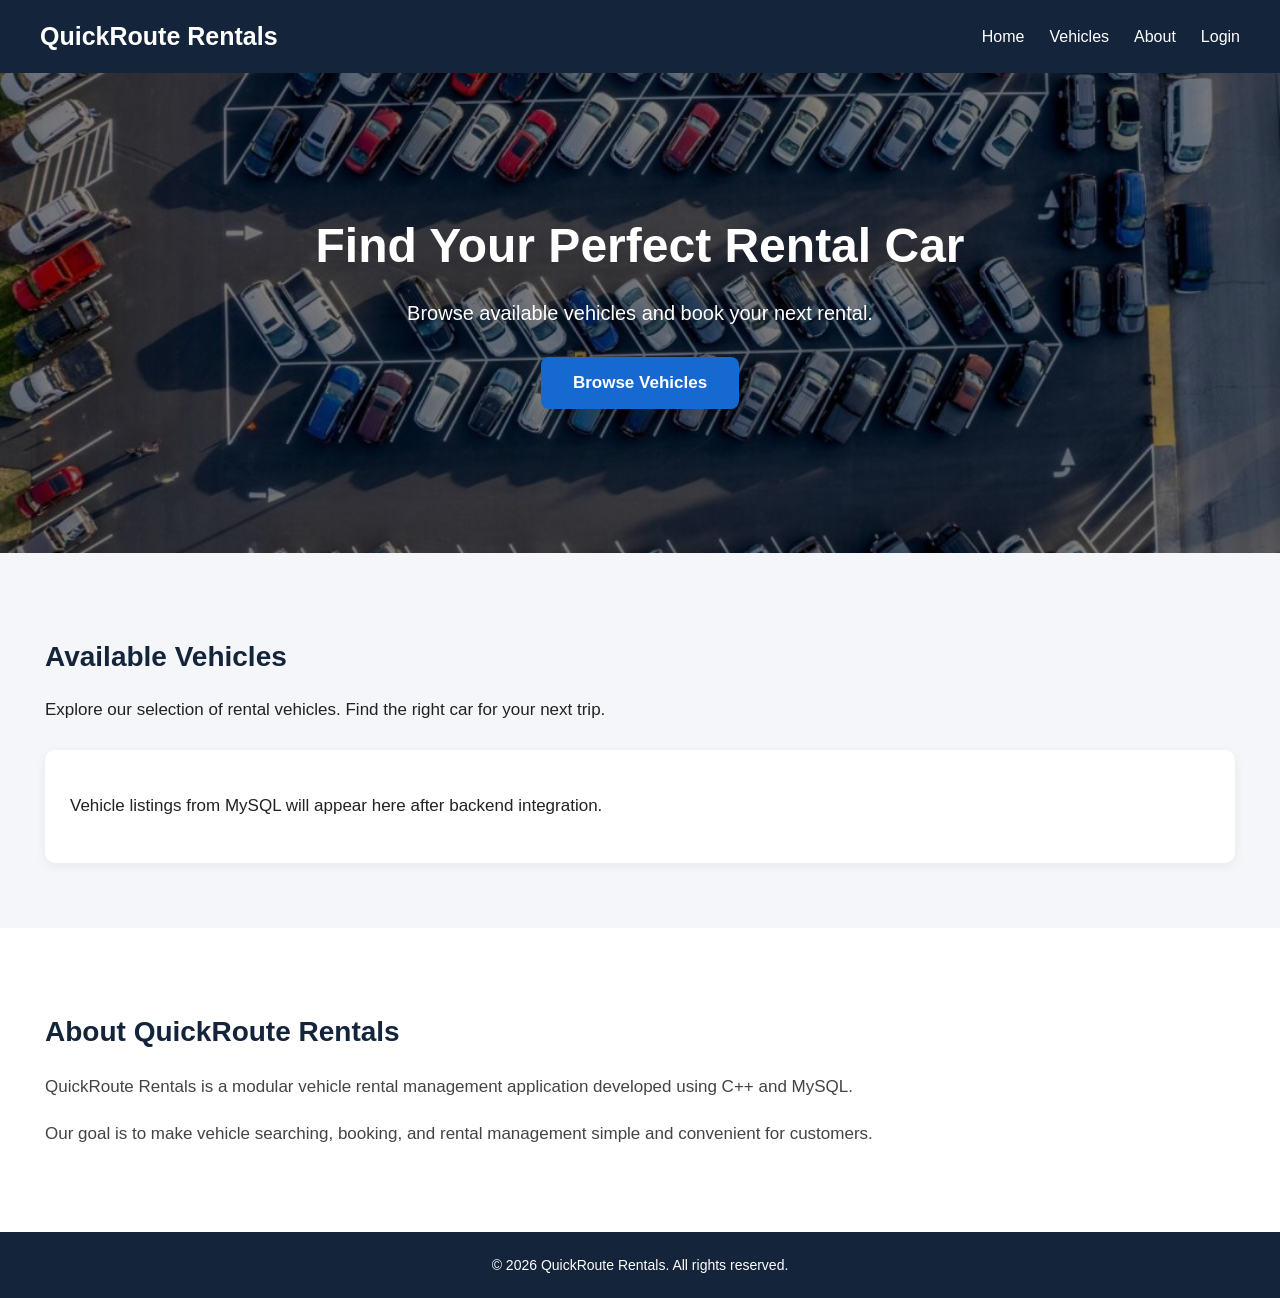
==== web/index.html @ 6e21fd1f "update" ====
<!DOCTYPE html>
<html lang="en">

<head>
    <meta charset="UTF-8">

    <meta name="viewport"
          content="width=device-width, initial-scale=1.0">

    <title>QuickRoute Rentals - Vehicle Rental System</title>

    <link rel="stylesheet" href="style.css">
</head>

<body>

    <!-- HEADER -->

    <header>
        <h1>QuickRoute Rentals</h1>

        <nav>
            <a href="index.html">Home</a>
            <a href="#vehicles">Vehicles</a>
            <a href="#about">About</a>
            <a href="#" title="Login coming soon">Login</a>
        </nav>
    </header>


    <main>

        <!-- HERO BACKGROUND IMAGE SECTION -->

        <section class="hero">

            <div class="hero-content">

                <h2>Find Your Perfect Rental Car</h2>

                <p>
                    Browse available vehicles and
                    book your next rental.
                </p>

                <button type="button"
                        onclick="showMessage()">
                    Browse Vehicles
                </button>

            </div>

        </section>


        <!-- AVAILABLE VEHICLES -->

        <section id="vehicles">

            <h2>Available Vehicles</h2>

            <p>
                Explore our selection of rental vehicles.
                Find the right car for your next trip.
            </p>

            <div class="vehicle-container">

                <p>
                    Vehicle listings from MySQL will
                    appear here after backend integration.
                </p>

            </div>

        </section>


        <!-- ABOUT SECTION -->

        <section id="about">

            <h2>About QuickRoute Rentals</h2>

            <p>
                QuickRoute Rentals is a modular vehicle
                rental management application developed
                using C++ and MySQL.
            </p>

            <p>
                Our goal is to make vehicle searching,
                booking, and rental management simple
                and convenient for customers.
            </p>

        </section>

    </main>


    <!-- FOOTER -->

    <footer>

        <p>
            &copy; 2026 QuickRoute Rentals.
            All rights reserved.
        </p>

    </footer>


    <!-- JAVASCRIPT -->

    <script src="script.js"></script>

</body>
</html>
---- web/style.css ----
/* GENERAL */

* {
    box-sizing: border-box;
}

html {
    scroll-behavior: smooth;
}

body {
    margin: 0;
    font-family: Arial, sans-serif;
    background-color: #f4f6f9;
    color: #222;
}


/* HEADER */

header {
    background-color: #14243a;
    color: white;
    padding: 22px 40px;

    display: flex;
    justify-content: space-between;
    align-items: center;
    flex-wrap: wrap;
    gap: 20px;
}

header h1 {
    margin: 0;
    font-size: 25px;
}


/* NAVIGATION */

nav {
    display: flex;
    align-items: center;
    flex-wrap: wrap;
    gap: 25px;
}

nav a {
    color: white;
    text-decoration: none;
    font-size: 16px;
}

nav a:hover {
    color: #72aaff;
}


/* HERO SECTION WITH BACKGROUND IMAGE */

.hero {
    background-color: #14243a;

    background-image:
        linear-gradient(
            rgba(0, 0, 0, 0.50),
            rgba(0, 0, 0, 0.50)
        ),
        url("images/car-hero.jpg");

    background-size: cover;
    background-position: center;
    background-repeat: no-repeat;

    min-height: 480px;

    display: flex;
    justify-content: center;
    align-items: center;

    text-align: center;

    padding: 80px 25px;
}


/* TEXT ON TOP OF BACKGROUND IMAGE */

.hero-content {
    max-width: 800px;
    position: relative;
    z-index: 1;
}

.hero-content h2 {
    font-size: 48px;
    color: white;
    font-weight: bold;
    line-height: 1.2;

    margin-top: 0;
    margin-bottom: 22px;
}

.hero-content p {
    font-size: 20px;
    color: white;
    line-height: 1.6;

    margin-bottom: 28px;
}


/* BROWSE VEHICLES BUTTON */

.hero-content button {
    background-color: #1769d2;
    color: white;

    padding: 16px 32px;

    font-size: 17px;
    font-weight: bold;

    border: none;
    border-radius: 8px;

    cursor: pointer;
    transition: background-color 0.3s;
}

.hero-content button:hover {
    background-color: #104b98;
}


/* AVAILABLE VEHICLES */

#vehicles {
    padding: 65px 45px;
    max-width: 1350px;
    margin: 0 auto;
    min-height: 230px;
}

#vehicles h2 {
    font-size: 28px;
    color: #14243a;
}

#vehicles p {
    font-size: 17px;
    line-height: 1.7;
}

.vehicle-container {
    margin-top: 25px;
    background-color: white;
    padding: 25px;
    border-radius: 10px;

    box-shadow: 0 3px 12px rgba(0, 0, 0, 0.06);
}


/* ABOUT SECTION */

#about {
    padding: 65px 45px;
    background-color: white;
}

#about h2 {
    font-size: 28px;
    color: #14243a;
}

#about p {
    font-size: 17px;
    line-height: 1.8;
    color: #444;
    max-width: 900px;
}


/* FOOTER */

footer {
    background-color: #14243a;
    color: white;
    text-align: center;
    padding: 25px;
}

footer p {
    margin: 0;
    font-size: 14px;
}




@media (max-width: 800px) {

    header {
        padding: 20px;
    }

    nav {
        gap: 15px;
    }

    .hero {
        min-height: 400px;
        padding: 60px 20px;
    }

    .hero-content h2 {
        font-size: 34px;
    }

    .hero-content p {
        font-size: 17px;
    }

    #vehicles,
    #about {
        padding: 40px 20px;
    }
}
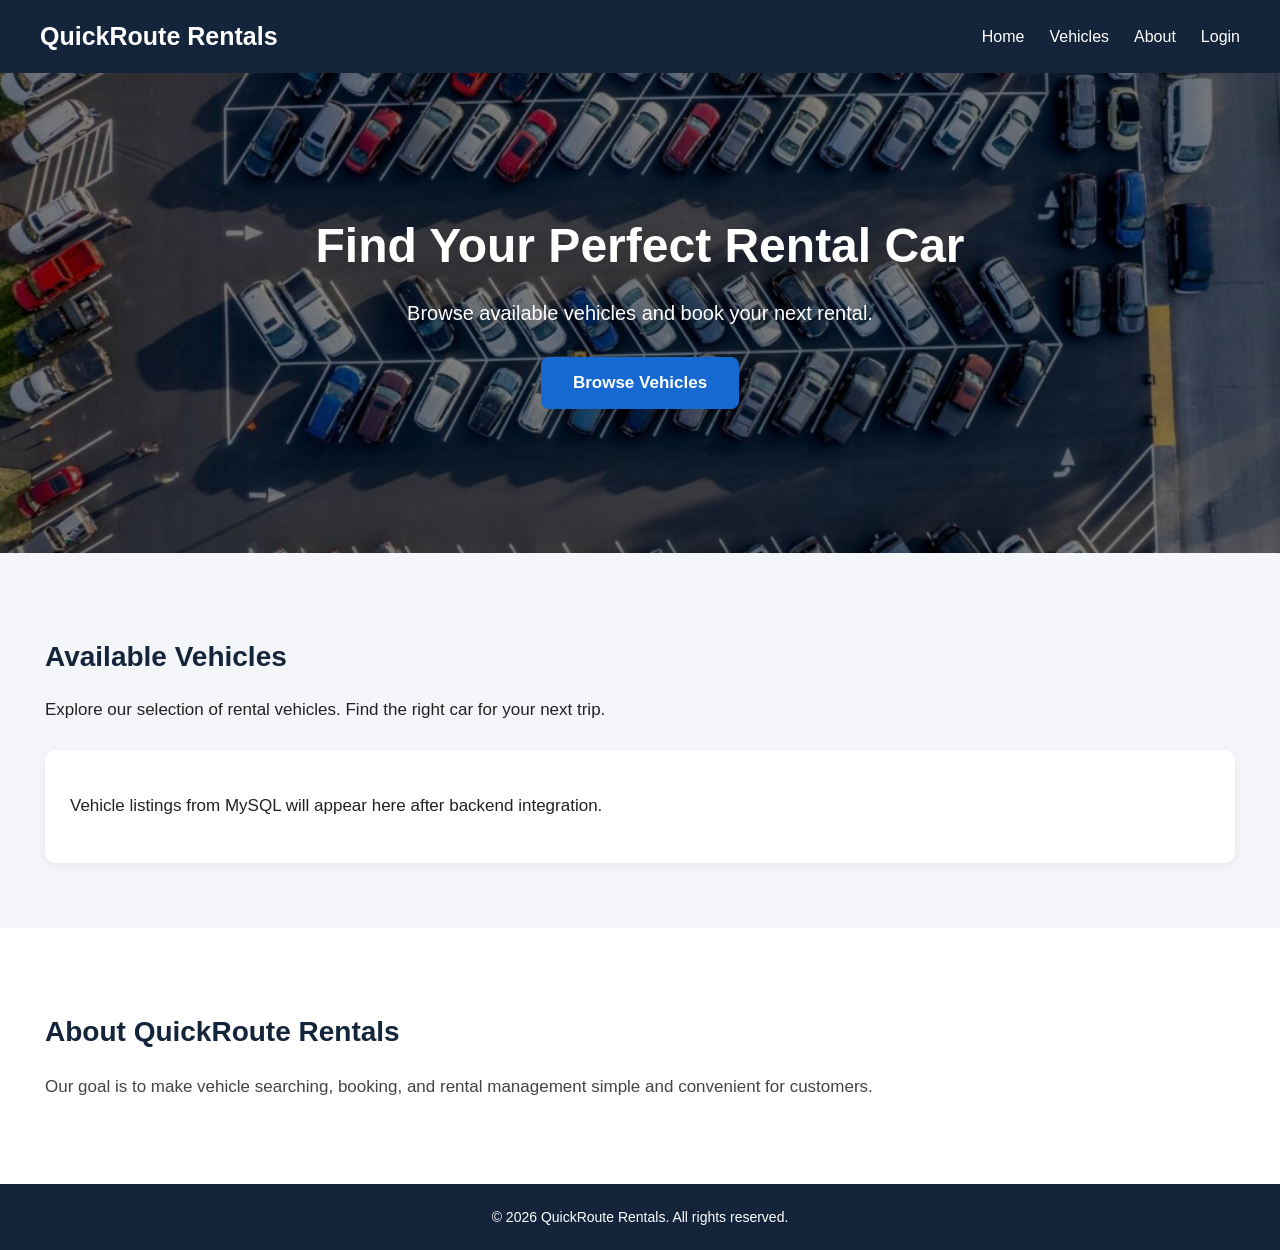
==== commit 079c4cc4: "Clean up HTML by removing comment sections Removed unnecessary comment sections from HTML." ====
--- a/web/index.html
+++ b/web/index.html
@@ -16,7 +16,7 @@
 
 <body>
 
-    <!-- HEADER -->
+ 
 
     <header>
         <h1>QuickRoute Rentals</h1>
@@ -32,7 +32,7 @@
 
     <main>
 
-        <!-- HERO BACKGROUND IMAGE SECTION -->
+       
 
         <section class="hero">
 
@@ -78,17 +78,12 @@
         </section>
 
 
-        <!-- ABOUT SECTION -->
+       
 
         <section id="about">
 
             <h2>About QuickRoute Rentals</h2>
 
-            <p>
-                QuickRoute Rentals is a modular vehicle
-                rental management application developed
-                using C++ and MySQL.
-            </p>
 
             <p>
                 Our goal is to make vehicle searching,
@@ -101,7 +96,7 @@
     </main>
 
 
-    <!-- FOOTER -->
+   
 
     <footer>
 
@@ -113,7 +108,7 @@
     </footer>
 
 
-    <!-- JAVASCRIPT -->
+   
 
     <script src="script.js"></script>
 
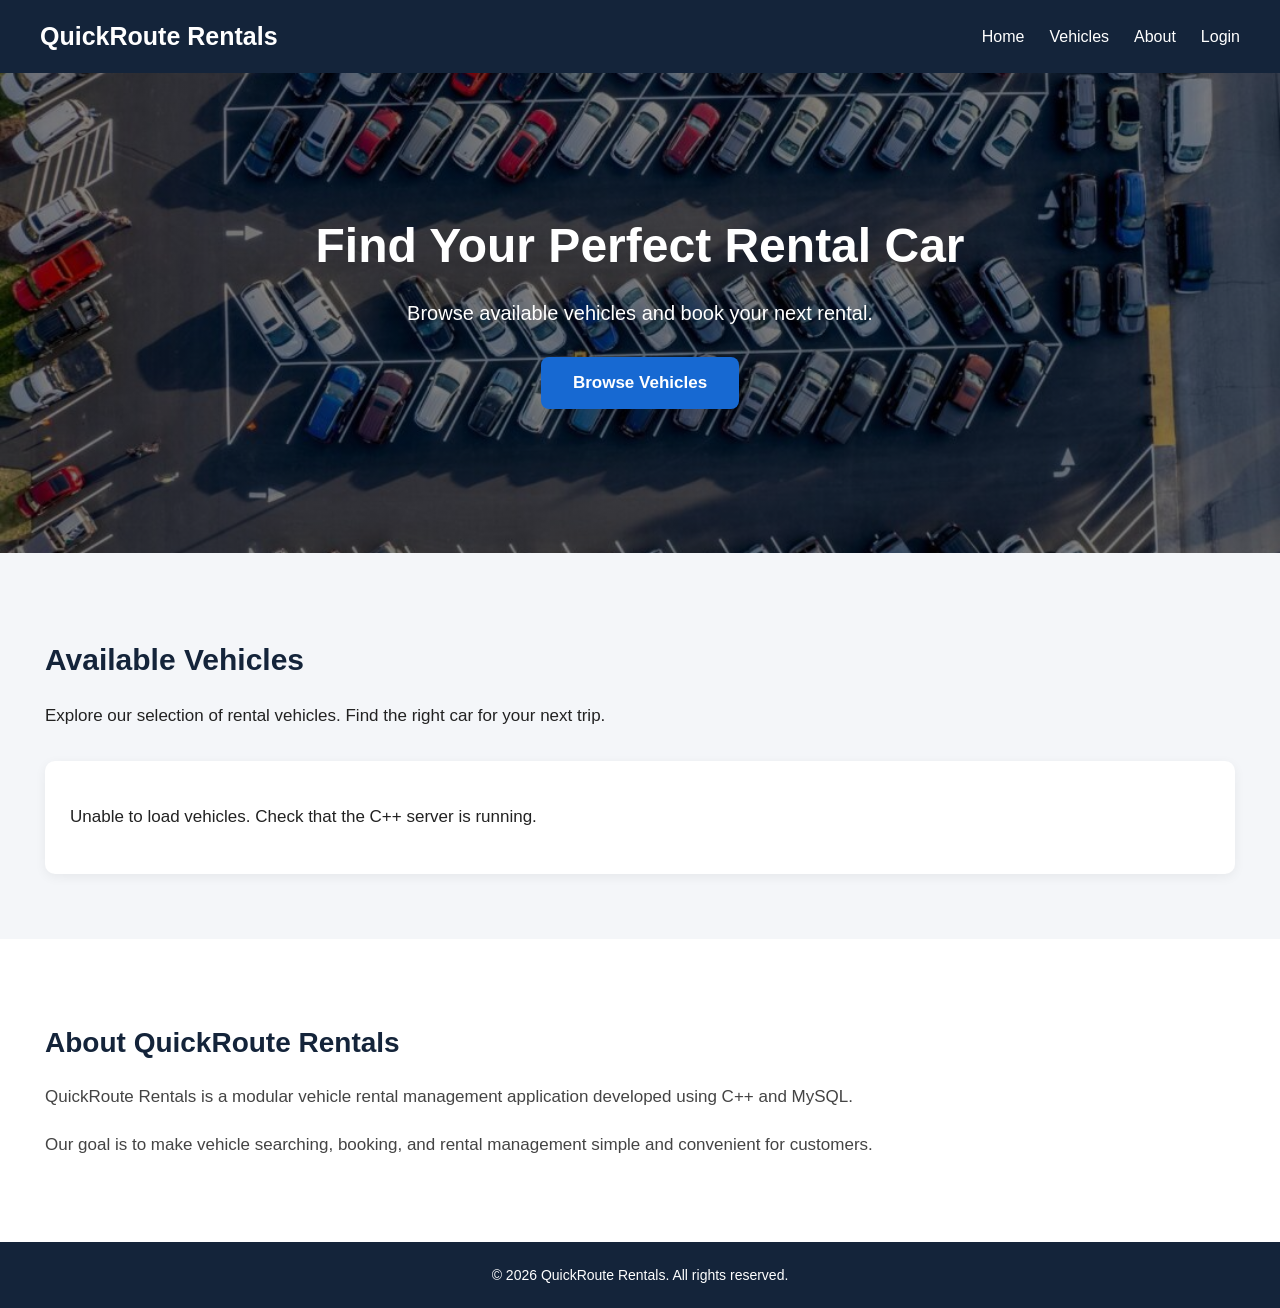
==== commit a6a67af3: "API" ====
--- a/web/index.html
+++ b/web/index.html
@@ -1,22 +1,20 @@
-
 
 <!DOCTYPE html>
 <html lang="en">
 
 <head>
     <meta charset="UTF-8">
-
     <meta name="viewport"
           content="width=device-width, initial-scale=1.0">
 
-    <title>QuickRoute Rentals - Vehicle Rental System</title>
+    <title>QuickRoute Rentals</title>
 
     <link rel="stylesheet" href="style.css">
 </head>
 
 <body>
 
- 
+   
 
     <header>
         <h1>QuickRoute Rentals</h1>
@@ -32,7 +30,7 @@
 
     <main>
 
-       
+        
 
         <section class="hero">
 
@@ -55,7 +53,7 @@
         </section>
 
 
-        <!-- AVAILABLE VEHICLES -->
+        
 
         <section id="vehicles">
 
@@ -68,22 +66,26 @@
 
             <div class="vehicle-container">
 
-                <p>
-                    Vehicle listings from MySQL will
-                    appear here after backend integration.
-                </p>
+                <div id="vehicle-list"
+                     class="vehicle-grid">
+                </div>
 
             </div>
 
         </section>
 
 
-       
+        
 
         <section id="about">
 
             <h2>About QuickRoute Rentals</h2>
 
+            <p>
+                QuickRoute Rentals is a modular vehicle
+                rental management application developed
+                using C++ and MySQL.
+            </p>
 
             <p>
                 Our goal is to make vehicle searching,
@@ -99,16 +101,14 @@
    
 
     <footer>
-
         <p>
             &copy; 2026 QuickRoute Rentals.
             All rights reserved.
         </p>
-
     </footer>
 
 
-   
+    <!-- JAVASCRIPT -->
 
     <script src="script.js"></script>
 
--- a/web/style.css
+++ b/web/style.css
@@ -172,6 +172,274 @@
     background-color: white;
 }
 
+
+/* GENERAL WEBSITE STYLING */
+
+* {
+    box-sizing: border-box;
+}
+
+html {
+    scroll-behavior: smooth;
+}
+
+body {
+    margin: 0;
+    font-family: Arial, sans-serif;
+    background-color: #f4f6f9;
+    color: #222;
+}
+
+
+/* HEADER */
+
+header {
+    background-color: #14243a;
+    color: white;
+
+    padding: 22px 40px;
+
+    display: flex;
+    justify-content: space-between;
+    align-items: center;
+
+    flex-wrap: wrap;
+    gap: 20px;
+}
+
+header h1 {
+    margin: 0;
+    font-size: 25px;
+}
+
+
+/* NAVIGATION */
+
+nav {
+    display: flex;
+    align-items: center;
+    flex-wrap: wrap;
+    gap: 25px;
+}
+
+nav a {
+    color: white;
+    text-decoration: none;
+    font-size: 16px;
+}
+
+nav a:hover {
+    color: #72aaff;
+}
+
+
+/* HERO BACKGROUND IMAGE */
+
+.hero {
+    background-color: #14243a;
+
+    background-image:
+        linear-gradient(
+            rgba(0, 0, 0, 0.50),
+            rgba(0, 0, 0, 0.50)
+        ),
+        url("images/car-hero.jpg");
+
+    background-size: cover;
+    background-position: center;
+    background-repeat: no-repeat;
+
+    min-height: 480px;
+
+    display: flex;
+    justify-content: center;
+    align-items: center;
+
+    text-align: center;
+    padding: 80px 25px;
+}
+
+
+/* HERO CONTENT */
+
+.hero-content {
+    max-width: 800px;
+}
+
+.hero-content h2 {
+    font-size: 48px;
+    color: white;
+    font-weight: bold;
+    line-height: 1.2;
+
+    margin-top: 0;
+    margin-bottom: 22px;
+}
+
+.hero-content p {
+    font-size: 20px;
+    color: white;
+    line-height: 1.6;
+
+    margin-bottom: 28px;
+}
+
+
+/* HERO BUTTON */
+
+.hero-content button {
+    background-color: #1769d2;
+    color: white;
+
+    padding: 16px 32px;
+
+    font-size: 17px;
+    font-weight: bold;
+
+    border: none;
+    border-radius: 8px;
+
+    cursor: pointer;
+
+    transition: background-color 0.3s;
+}
+
+.hero-content button:hover {
+    background-color: #104b98;
+}
+
+
+/* AVAILABLE VEHICLES SECTION */
+
+#vehicles {
+    padding: 65px 45px;
+
+    max-width: 1350px;
+    margin: 0 auto;
+
+    min-height: 300px;
+}
+
+#vehicles h2 {
+    font-size: 30px;
+    color: #14243a;
+}
+
+#vehicles > p {
+    font-size: 17px;
+    line-height: 1.7;
+}
+
+
+/* VEHICLE CONTAINER */
+
+.vehicle-container {
+    margin-top: 30px;
+}
+
+
+/* VEHICLE GRID */
+
+.vehicle-grid {
+    display: grid;
+
+    grid-template-columns:
+        repeat(auto-fit, minmax(240px, 1fr));
+
+    gap: 25px;
+}
+
+
+/* INDIVIDUAL VEHICLE CARD */
+
+.vehicle-card {
+    background-color: white;
+
+    border: 1px solid #e0e0e0;
+    border-radius: 12px;
+
+    padding: 25px;
+
+    box-shadow:
+        0 4px 12px rgba(0, 0, 0, 0.08);
+
+    transition:
+        transform 0.3s,
+        box-shadow 0.3s;
+}
+
+.vehicle-card:hover {
+    transform: translateY(-5px);
+
+    box-shadow:
+        0 8px 20px rgba(0, 0, 0, 0.12);
+}
+
+
+/* VEHICLE NAME */
+
+.vehicle-card h3 {
+    font-size: 22px;
+    color: #14243a;
+
+    margin-top: 0;
+    margin-bottom: 18px;
+}
+
+
+/* VEHICLE INFORMATION */
+
+.vehicle-card p {
+    font-size: 16px;
+    color: #444;
+
+    margin: 12px 0;
+}
+
+
+/* RENTAL PRICE */
+
+.vehicle-card .vehicle-price {
+    font-size: 23px;
+    font-weight: bold;
+    color: #1769d2;
+
+    margin-top: 20px;
+}
+
+
+/* AVAILABILITY STATUS */
+
+.vehicle-status {
+    display: inline-block;
+
+    padding: 8px 14px;
+
+    border-radius: 6px;
+
+    font-size: 14px;
+    font-weight: bold;
+}
+
+.available {
+    background-color: #d4edda;
+    color: #155724;
+}
+
+.unavailable {
+    background-color: #f8d7da;
+    color: #721c24;
+}
+
+
+/* ABOUT SECTION */
+
+#about {
+    padding: 65px 45px;
+
+    background-color: white;
+}
+
 #about h2 {
     font-size: 28px;
     color: #14243a;
@@ -180,7 +448,9 @@
 #about p {
     font-size: 17px;
     line-height: 1.8;
+
     color: #444;
+
     max-width: 900px;
 }
 
@@ -190,6 +460,7 @@
 footer {
     background-color: #14243a;
     color: white;
+
     text-align: center;
     padding: 25px;
 }
@@ -200,7 +471,7 @@
 }
 
 
-
+/* MOBILE RESPONSIVE DESIGN */
 
 @media (max-width: 800px) {
 
@@ -229,4 +500,9 @@
     #about {
         padding: 40px 20px;
     }
-}
+
+    .vehicle-grid {
+        grid-template-columns: 1fr;
+    }
+}
+
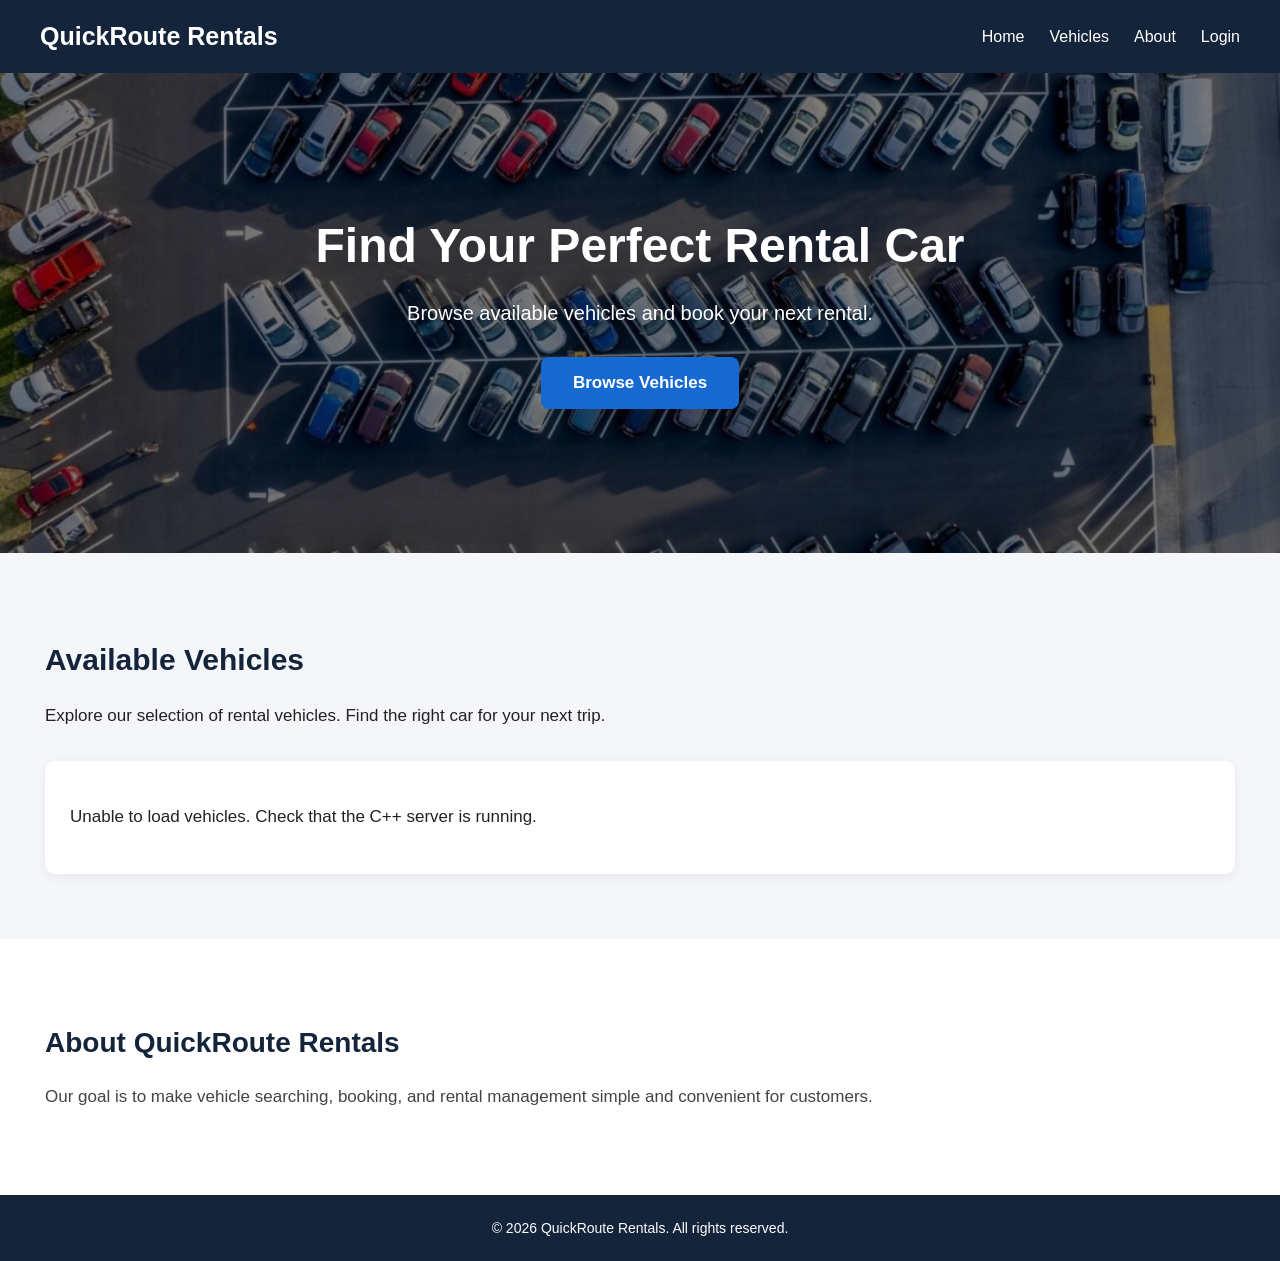
==== commit aae0e4df: "Update QuickRoute Rentals website and vehicle management" ====
--- a/web/index.html
+++ b/web/index.html
@@ -81,11 +81,6 @@
 
             <h2>About QuickRoute Rentals</h2>
 
-            <p>
-                QuickRoute Rentals is a modular vehicle
-                rental management application developed
-                using C++ and MySQL.
-            </p>
 
             <p>
                 Our goal is to make vehicle searching,
@@ -108,7 +103,7 @@
     </footer>
 
 
-    <!-- JAVASCRIPT -->
+   
 
     <script src="script.js"></script>
 
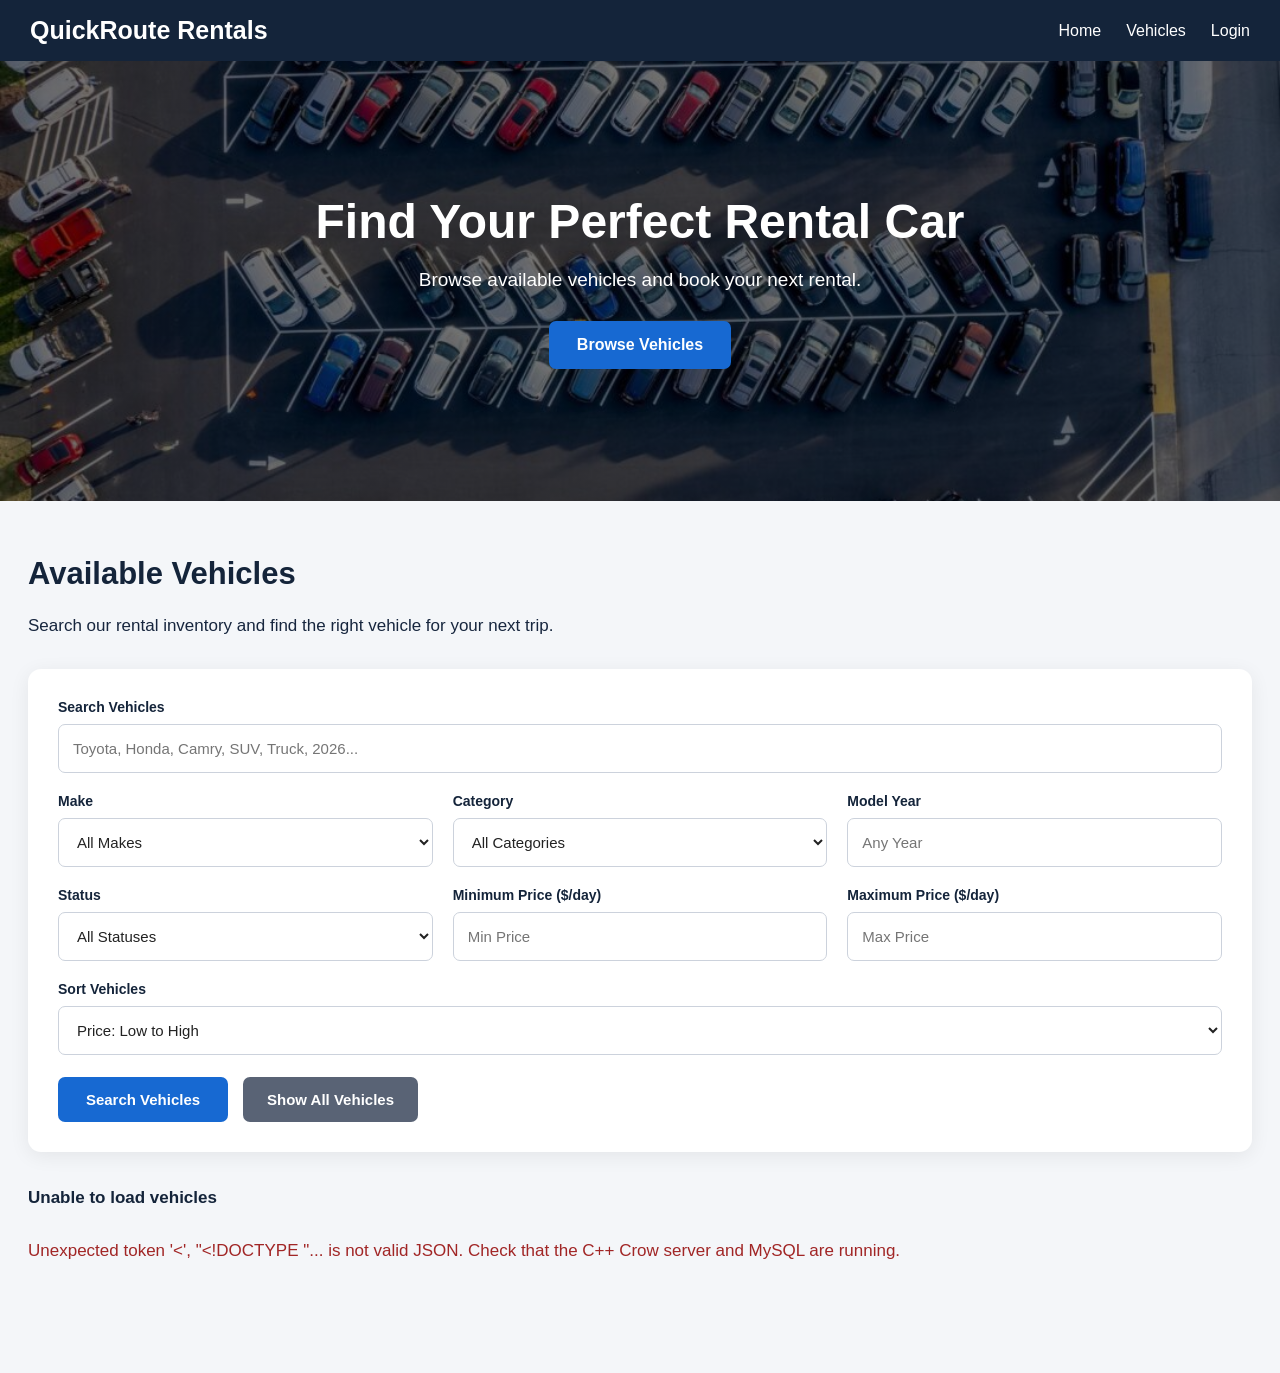
==== commit 380b210b: "Update" ====
--- a/web/index.html
+++ b/web/index.html
@@ -4,106 +4,869 @@
 
 <head>
     <meta charset="UTF-8">
+
     <meta name="viewport"
           content="width=device-width, initial-scale=1.0">
 
     <title>QuickRoute Rentals</title>
 
     <link rel="stylesheet" href="style.css">
+
+    <style>
+
+        /* =====================================
+           GENERAL STYLING
+        ===================================== */
+
+        * {
+            box-sizing: border-box;
+        }
+
+        body {
+            margin: 0;
+            font-family: Arial, sans-serif;
+            background: #f4f6f9;
+            color: #17263e;
+        }
+
+        [hidden] {
+            display: none !important;
+        }
+
+
+        /* =====================================
+           HEADER AND NAVIGATION
+        ===================================== */
+
+        .qr-header {
+            display: flex;
+            align-items: center;
+            justify-content: space-between;
+            flex-wrap: wrap;
+            gap: 16px;
+
+            background: #14243a;
+            color: white;
+
+            padding: 16px 30px;
+        }
+
+        .qr-header h1 {
+            margin: 0;
+            font-size: 25px;
+            color: white;
+        }
+
+        .qr-header nav {
+            display: flex;
+            flex-wrap: wrap;
+            gap: 25px;
+        }
+
+        .qr-header nav a {
+            color: white;
+            text-decoration: none;
+            margin: 0;
+        }
+
+        .qr-header nav a:hover {
+            text-decoration: underline;
+        }
+
+
+        /* =====================================
+           HOMEPAGE HERO
+        ===================================== */
+
+        .qr-hero {
+            background:
+                linear-gradient(
+                    rgba(0,0,0,0.55),
+                    rgba(0,0,0,0.55)
+                ),
+                url("images/car-hero.jpg")
+                center / cover no-repeat;
+
+            min-height: 440px;
+
+            padding: 70px 20px;
+
+            display: flex;
+            flex-direction: column;
+            justify-content: center;
+            align-items: center;
+
+            text-align: center;
+            color: white;
+        }
+
+        .qr-hero h2 {
+            color: white;
+
+            font-size: clamp(32px, 4vw, 48px);
+
+            margin: 0 0 20px;
+        }
+
+        .qr-hero p {
+            font-size: 19px;
+            margin: 0 0 30px;
+        }
+
+        .qr-hero-link {
+            display: inline-block;
+
+            padding: 15px 28px;
+
+            background: #1769d2;
+            color: white;
+
+            border-radius: 7px;
+
+            text-decoration: none;
+            font-weight: bold;
+        }
+
+        .qr-hero-link:hover {
+            background: #1054ae;
+        }
+
+
+        /* =====================================
+           MAIN CONTAINER
+        ===================================== */
+
+        .qr-container {
+            width: min(1350px, 100%);
+
+            margin: 0 auto;
+
+            padding: 55px 28px 90px;
+        }
+
+        #vehicles {
+            padding: 0;
+        }
+
+        #vehicles > h2 {
+            font-size: 31px;
+            color: #14243a;
+            margin: 0 0 20px;
+        }
+
+        .qr-intro {
+            margin-bottom: 28px;
+            line-height: 1.6;
+        }
+
+
+        /* =====================================
+           SEARCH PANEL
+        ===================================== */
+
+        .qr-search-panel {
+            width: 100%;
+
+            background: white;
+
+            border-radius: 13px;
+
+            padding: 30px;
+
+            margin-bottom: 32px;
+
+            box-shadow:
+                0 4px 20px rgba(0,0,0,0.07);
+        }
+
+        #vehicle-search-form {
+            display: block;
+
+            width: 100%;
+            max-width: none;
+
+            margin: 0;
+            padding: 0;
+
+            border: none;
+            background: transparent;
+            box-shadow: none;
+        }
+
+
+        /* =====================================
+           SEARCH FORM GRID
+        ===================================== */
+
+        .qr-search-grid {
+            display: grid;
+
+            grid-template-columns:
+                repeat(3, minmax(0, 1fr));
+
+            gap: 20px;
+        }
+
+        .qr-field {
+            display: flex;
+            flex-direction: column;
+
+            gap: 9px;
+            min-width: 0;
+        }
+
+        .qr-field label {
+            font-size: 14px;
+            font-weight: bold;
+            color: #14243a;
+        }
+
+        .qr-field input,
+        .qr-field select {
+            width: 100%;
+            min-width: 0;
+            max-width: none;
+
+            height: 49px;
+
+            padding: 11px 14px;
+
+            border: 1px solid #ccd2dc;
+            border-radius: 7px;
+
+            background: white;
+            color: #222;
+
+            font-size: 15px;
+            font-family: inherit;
+        }
+
+        .qr-field input:focus,
+        .qr-field select:focus {
+            outline: 2px solid #1769d2;
+            outline-offset: 1px;
+        }
+
+        .qr-full {
+            grid-column: 1 / -1;
+        }
+
+
+        /* =====================================
+           SEARCH BUTTONS
+        ===================================== */
+
+        .qr-actions {
+            display: flex;
+            flex-wrap: wrap;
+
+            gap: 15px;
+
+            margin-top: 22px;
+        }
+
+        .qr-actions button {
+            width: auto;
+            min-width: 170px;
+
+            padding: 14px 24px;
+
+            background: #1769d2;
+            color: white;
+
+            border: none;
+            border-radius: 7px;
+
+            font-size: 15px;
+            font-weight: bold;
+
+            cursor: pointer;
+        }
+
+        .qr-actions button:hover {
+            background: #1054ae;
+        }
+
+        .qr-actions #reset-button {
+            background: #596375;
+        }
+
+        .qr-actions #reset-button:hover {
+            background: #414958;
+        }
+
+
+        /* =====================================
+           VEHICLE COUNT
+        ===================================== */
+
+        #vehicle-count {
+            font-size: 17px;
+            font-weight: bold;
+
+            margin: 24px 0;
+        }
+
+        #vehicle-message {
+            color: #a12626;
+        }
+
+
+        /* =====================================
+           VEHICLE GRID
+        ===================================== */
+
+        #vehicle-list {
+            display: grid;
+
+            grid-template-columns:
+                repeat(4, minmax(0, 1fr));
+
+            gap: 24px;
+
+            width: 100%;
+        }
+
+
+        /* =====================================
+           VEHICLE CARDS
+        ===================================== */
+
+        .qr-vehicle-card {
+            background: white;
+
+            border: 1px solid #e2e5eb;
+            border-radius: 12px;
+
+            padding: 18px;
+
+            box-shadow:
+                0 4px 13px rgba(0,0,0,0.06);
+
+            cursor: pointer;
+
+            min-width: 0;
+
+            transition:
+                transform 0.15s,
+                box-shadow 0.15s;
+        }
+
+        .qr-vehicle-card:hover {
+            transform: translateY(-3px);
+
+            box-shadow:
+                0 8px 22px rgba(0,0,0,0.12);
+        }
+
+
+        /* =====================================
+           VEHICLE IMAGES
+        ===================================== */
+
+        .qr-vehicle-image {
+            height: 185px;
+            width: 100%;
+
+            border-radius: 9px;
+
+            background: #e8edf4;
+
+            overflow: hidden;
+
+            display: flex;
+            justify-content: center;
+            align-items: center;
+
+            color: #64748b;
+            text-align: center;
+            font-size: 14px;
+        }
+
+        .qr-vehicle-image img {
+            width: 100%;
+            height: 100%;
+            object-fit: cover;
+        }
+
+
+        /* =====================================
+           VEHICLE INFORMATION
+        ===================================== */
+
+        .qr-vehicle-card h3 {
+            font-size: 21px;
+
+            margin: 18px 0 13px;
+
+            color: #14243a;
+        }
+
+        .qr-vehicle-card p {
+            margin: 10px 0;
+            font-size: 15px;
+        }
+
+        .qr-price {
+            color: #1769d2;
+
+            font-size: 23px !important;
+            font-weight: bold;
+
+            margin: 20px 0 12px !important;
+        }
+
+
+        /* =====================================
+           VEHICLE STATUS
+        ===================================== */
+
+        .qr-status {
+            display: inline-block;
+
+            border-radius: 6px;
+
+            padding: 7px 12px;
+
+            background: #d8f1df;
+            color: #145d30;
+
+            font-size: 13px;
+            font-weight: bold;
+        }
+
+        .qr-status.maintenance {
+            background: #fff0d6;
+            color: #845400;
+        }
+
+
+        /* =====================================
+           RESERVATION BUTTON
+        ===================================== */
+
+        .qr-card-link {
+            display: block;
+
+            margin-top: 18px;
+
+            padding: 12px;
+
+            text-align: center;
+
+            background: #1769d2;
+            color: white;
+
+            text-decoration: none;
+
+            border-radius: 7px;
+
+            font-size: 14px;
+            font-weight: bold;
+        }
+
+        .qr-card-link:hover {
+            background: #1054ae;
+        }
+
+
+        /* =====================================
+           RESPONSIVE DESIGN
+        ===================================== */
+
+        @media (max-width: 1150px) {
+
+            #vehicle-list {
+                grid-template-columns:
+                    repeat(3, minmax(0, 1fr));
+            }
+        }
+
+        @media (max-width: 850px) {
+
+            #vehicle-list,
+            .qr-search-grid {
+                grid-template-columns:
+                    repeat(2, minmax(0, 1fr));
+            }
+        }
+
+        @media (max-width: 550px) {
+
+            #vehicle-list,
+            .qr-search-grid {
+                grid-template-columns: 1fr;
+            }
+
+            .qr-container {
+                padding: 30px 15px 60px;
+            }
+
+            .qr-search-panel {
+                padding: 20px;
+            }
+
+            .qr-header {
+                padding: 16px;
+            }
+
+            .qr-actions button {
+                width: 100%;
+            }
+
+            .qr-hero {
+                min-height: 340px;
+            }
+        }
+
+    </style>
+
 </head>
 
 <body>
 
-   
-
-    <header>
+    <!-- =====================================
+         HEADER
+    ===================================== -->
+
+    <header class="qr-header">
+
         <h1>QuickRoute Rentals</h1>
 
         <nav>
-            <a href="index.html">Home</a>
-            <a href="#vehicles">Vehicles</a>
-            <a href="#about">About</a>
-            <a href="#" title="Login coming soon">Login</a>
+
+            <a href="index.html">
+                Home
+            </a>
+
+            <a href="#vehicles">
+                Vehicles
+            </a>
+
+            <a href="manager.html"
+               id="manager-nav-link"
+               hidden>
+                Manager Dashboard
+            </a>
+
+            <a href="login.html"
+               id="account-nav-link">
+                Login
+            </a>
+
         </nav>
+
     </header>
 
 
+    <!-- =====================================
+         HOMEPAGE HERO
+    ===================================== -->
+
     <main>
 
-        
-
-        <section class="hero">
-
-            <div class="hero-content">
-
-                <h2>Find Your Perfect Rental Car</h2>
-
-                <p>
-                    Browse available vehicles and
-                    book your next rental.
+        <section class="qr-hero">
+
+            <h2>
+                Find Your Perfect Rental Car
+            </h2>
+
+            <p>
+                Browse available vehicles and book
+                your next rental.
+            </p>
+
+            <a href="#vehicles"
+               class="qr-hero-link">
+                Browse Vehicles
+            </a>
+
+        </section>
+
+
+        <!-- =================================
+             VEHICLE INVENTORY
+        ================================== -->
+
+        <div class="qr-container">
+
+            <section id="vehicles">
+
+                <h2>Available Vehicles</h2>
+
+                <p class="qr-intro">
+                    Search our rental inventory and
+                    find the right vehicle for your next trip.
                 </p>
 
-                <button type="button"
-                        onclick="showMessage()">
-                    Browse Vehicles
-                </button>
-
-            </div>
-
-        </section>
-
-
-        
-
-        <section id="vehicles">
-
-            <h2>Available Vehicles</h2>
-
-            <p>
-                Explore our selection of rental vehicles.
-                Find the right car for your next trip.
-            </p>
-
-            <div class="vehicle-container">
-
-                <div id="vehicle-list"
-                     class="vehicle-grid">
+
+                <!-- =========================
+                     SEARCH PANEL
+                ========================= -->
+
+                <div class="qr-search-panel">
+
+                    <form id="vehicle-search-form">
+
+                        <div class="qr-search-grid">
+
+
+                            <!-- KEYWORD SEARCH -->
+
+                            <div class="qr-field qr-full">
+
+                                <label for="search-input">
+                                    Search Vehicles
+                                </label>
+
+                                <input
+                                    id="search-input"
+                                    type="text"
+                                    placeholder="Toyota, Honda, Camry, SUV, Truck, 2026..."
+                                    maxlength="80"
+                                >
+
+                            </div>
+
+
+                            <!-- MAKE FILTER -->
+
+                            <div class="qr-field">
+
+                                <label for="make-filter">
+                                    Make
+                                </label>
+
+                                <select id="make-filter">
+
+                                    <option value="">
+                                        All Makes
+                                    </option>
+
+                                </select>
+
+                            </div>
+
+
+                            <!-- CATEGORY FILTER -->
+
+                            <div class="qr-field">
+
+                                <label for="category-filter">
+                                    Category
+                                </label>
+
+                                <select id="category-filter">
+
+                                    <option value="">
+                                        All Categories
+                                    </option>
+
+                                    <option value="Sedan">
+                                        Sedan
+                                    </option>
+
+                                    <option value="SUV">
+                                        SUV
+                                    </option>
+
+                                    <option value="Hatchback">
+                                        Hatchback
+                                    </option>
+
+                                    <option value="Luxury">
+                                        Luxury
+                                    </option>
+
+                                    <option value="Truck">
+                                        Truck
+                                    </option>
+
+                                </select>
+
+                            </div>
+
+
+                            <!-- MODEL YEAR -->
+
+                            <div class="qr-field">
+
+                                <label for="year-filter">
+                                    Model Year
+                                </label>
+
+                                <input
+                                    id="year-filter"
+                                    type="number"
+                                    min="1886"
+                                    max="2100"
+                                    placeholder="Any Year"
+                                >
+
+                            </div>
+
+
+                            <!-- VEHICLE STATUS -->
+
+                            <div class="qr-field">
+
+                                <label for="status-filter">
+                                    Status
+                                </label>
+
+                                <select id="status-filter">
+
+                                    <option value="">
+                                        All Statuses
+                                    </option>
+
+                                    <option value="Available">
+                                        Available
+                                    </option>
+
+                                    <option value="Maintenance">
+                                        Maintenance
+                                    </option>
+
+                                </select>
+
+                            </div>
+
+
+                            <!-- MINIMUM PRICE -->
+
+                            <div class="qr-field">
+
+                                <label for="min-price">
+                                    Minimum Price ($/day)
+                                </label>
+
+                                <input
+                                    id="min-price"
+                                    type="number"
+                                    min="0"
+                                    step="0.01"
+                                    placeholder="Min Price"
+                                >
+
+                            </div>
+
+
+                            <!-- MAXIMUM PRICE -->
+
+                            <div class="qr-field">
+
+                                <label for="max-price">
+                                    Maximum Price ($/day)
+                                </label>
+
+                                <input
+                                    id="max-price"
+                                    type="number"
+                                    min="0"
+                                    step="0.01"
+                                    placeholder="Max Price"
+                                >
+
+                            </div>
+
+
+                            <!-- SORT VEHICLES -->
+
+                            <div class="qr-field qr-full">
+
+                                <label for="sort-filter">
+                                    Sort Vehicles
+                                </label>
+
+                                <select id="sort-filter">
+
+                                    <option value="price_asc" selected>
+                                        Price: Low to High
+                                    </option>
+
+                                    <option value="price_desc">
+                                        Price: High to Low
+                                    </option>
+
+                                    <option value="year_desc">
+                                        Year: Newest First
+                                    </option>
+
+                                    <option value="year_asc">
+                                        Year: Oldest First
+                                    </option>
+
+                                    <option value="make_asc">
+                                        Make: A to Z
+                                    </option>
+
+                                    <option value="id_asc">
+                                        Vehicle ID
+                                    </option>
+
+                                </select>
+
+                            </div>
+
+                        </div>
+
+
+                        <!-- SEARCH BUTTONS -->
+
+                        <div class="qr-actions">
+
+                            <button type="submit">
+                                Search Vehicles
+                            </button>
+
+                            <button
+                                type="button"
+                                id="reset-button">
+                                Show All Vehicles
+                            </button>
+
+                        </div>
+
+                    </form>
+
                 </div>
 
-            </div>
-
-        </section>
-
-
-        
-
-        <section id="about">
-
-            <h2>About QuickRoute Rentals</h2>
-
-
-            <p>
-                Our goal is to make vehicle searching,
-                booking, and rental management simple
-                and convenient for customers.
-            </p>
-
-        </section>
+
+                <!-- =========================
+                     VEHICLE RESULTS
+                ========================= -->
+
+                <p id="vehicle-count"
+                   aria-live="polite">
+                    Loading vehicles...
+                </p>
+
+                <p id="vehicle-message"
+                   role="alert">
+                </p>
+
+
+                <!-- =========================
+                     MYSQL VEHICLE CARDS
+                ========================= -->
+
+                <div
+                    id="vehicle-list"
+                    class="vehicle-grid">
+                </div>
+
+            </section>
+
+        </div>
 
     </main>
 
 
-   
-
-    <footer>
-        <p>
-            &copy; 2026 QuickRoute Rentals.
-            All rights reserved.
-        </p>
-    </footer>
-
-
-   
+    <!-- =====================================
+         CUSTOMER VEHICLE SEARCH
+         AND RESERVATION LINKS
+    ===================================== -->
 
     <script src="script.js"></script>
 
--- a/web/style.css
+++ b/web/style.css
@@ -1,4 +1,3 @@
-
 
 /* GENERAL */
 
@@ -23,13 +22,15 @@
 header {
     background-color: #14243a;
     color: white;
+
     padding: 22px 40px;
 
     display: flex;
     justify-content: space-between;
     align-items: center;
+
+    gap: 20px;
     flex-wrap: wrap;
-    gap: 20px;
 }
 
 header h1 {
@@ -43,8 +44,8 @@
 nav {
     display: flex;
     align-items: center;
+    gap: 25px;
     flex-wrap: wrap;
-    gap: 25px;
 }
 
 nav a {
@@ -58,7 +59,7 @@
 }
 
 
-/* HERO SECTION WITH BACKGROUND IMAGE */
+/* HERO BACKGROUND IMAGE */
 
 .hero {
     background-color: #14243a;
@@ -85,19 +86,13 @@
     padding: 80px 25px;
 }
 
-
-/* TEXT ON TOP OF BACKGROUND IMAGE */
-
 .hero-content {
     max-width: 800px;
-    position: relative;
-    z-index: 1;
 }
 
 .hero-content h2 {
     font-size: 48px;
     color: white;
-    font-weight: bold;
     line-height: 1.2;
 
     margin-top: 0;
@@ -112,9 +107,6 @@
     margin-bottom: 28px;
 }
 
-
-/* BROWSE VEHICLES BUTTON */
-
 .hero-content button {
     background-color: #1769d2;
     color: white;
@@ -128,7 +120,6 @@
     border-radius: 8px;
 
     cursor: pointer;
-    transition: background-color 0.3s;
 }
 
 .hero-content button:hover {
@@ -136,310 +127,236 @@
 }
 
 
-/* AVAILABLE VEHICLES */
+/* VEHICLES SECTION */
 
 #vehicles {
     padding: 65px 45px;
-    max-width: 1350px;
+
+    max-width: 1400px;
     margin: 0 auto;
-    min-height: 230px;
 }
 
 #vehicles h2 {
-    font-size: 28px;
+    font-size: 30px;
     color: #14243a;
 }
 
-#vehicles p {
+#vehicles > p {
     font-size: 17px;
     line-height: 1.7;
 }
 
+
+/* SEARCH PANEL */
+
+.search-panel {
+    display: grid;
+
+    grid-template-columns:
+        repeat(3, minmax(0, 1fr));
+
+    gap: 20px;
+
+    background-color: white;
+
+    padding: 30px;
+    margin-top: 30px;
+
+    border-radius: 12px;
+
+    box-shadow:
+        0 4px 14px rgba(0, 0, 0, 0.07);
+}
+
+.form-group {
+    display: flex;
+    flex-direction: column;
+
+    gap: 9px;
+    min-width: 0;
+}
+
+.full-width {
+    grid-column: 1 / -1;
+}
+
+.form-group label {
+    font-size: 14px;
+    font-weight: bold;
+    color: #14243a;
+}
+
+.form-group input,
+.form-group select {
+    width: 100%;
+
+    padding: 14px;
+
+    font-size: 16px;
+
+    border: 1px solid #cccccc;
+    border-radius: 7px;
+
+    background-color: white;
+    color: #222;
+}
+
+.form-group input:focus,
+.form-group select:focus {
+    outline: 2px solid #1769d2;
+    outline-offset: 1px;
+}
+
+
+/* SEARCH BUTTONS */
+
+.search-actions {
+    display: flex;
+    gap: 15px;
+    flex-wrap: wrap;
+}
+
+.search-actions button {
+    background-color: #1769d2;
+    color: white;
+
+    padding: 15px 25px;
+
+    font-size: 16px;
+    font-weight: bold;
+
+    border: none;
+    border-radius: 8px;
+
+    cursor: pointer;
+}
+
+.search-actions button:hover {
+    background-color: #104b98;
+}
+
+.search-actions .reset-button {
+    background-color: #5b6576;
+}
+
+.search-actions .reset-button:hover {
+    background-color: #414b5b;
+}
+
+
+/* RESULT COUNT */
+
+#vehicle-count {
+    font-size: 17px;
+    font-weight: bold;
+
+    color: #14243a;
+
+    margin-top: 30px;
+}
+
+
+/* VEHICLE GRID */
+
 .vehicle-container {
     margin-top: 25px;
+}
+
+.vehicle-grid {
+    display: grid;
+
+    grid-template-columns:
+        repeat(auto-fit, minmax(250px, 1fr));
+
+    gap: 25px;
+}
+
+
+/* VEHICLE CARDS */
+
+.vehicle-card {
     background-color: white;
+
+    border: 1px solid #e0e0e0;
+    border-radius: 12px;
+
     padding: 25px;
-    border-radius: 10px;
-
-    box-shadow: 0 3px 12px rgba(0, 0, 0, 0.06);
-}
-
-
-/* ABOUT SECTION */
+
+    box-shadow:
+        0 4px 12px rgba(0, 0, 0, 0.08);
+
+    transition: transform 0.2s;
+}
+
+.vehicle-card:hover {
+    transform: translateY(-4px);
+}
+
+.vehicle-card h3 {
+    font-size: 22px;
+    color: #14243a;
+
+    margin-top: 0;
+    margin-bottom: 18px;
+}
+
+.vehicle-card p {
+    font-size: 16px;
+    color: #444;
+    margin: 12px 0;
+}
+
+.vehicle-card .vehicle-price {
+    font-size: 23px;
+    font-weight: bold;
+    color: #1769d2;
+
+    margin-top: 20px;
+}
+
+.vehicle-status {
+    display: inline-block;
+
+    padding: 8px 14px;
+
+    border-radius: 6px;
+
+    font-size: 14px;
+    font-weight: bold;
+}
+
+.available {
+    background-color: #d4edda;
+    color: #155724;
+}
+
+.unavailable {
+    background-color: #f8d7da;
+    color: #721c24;
+}
+
+.vehicle-image {
+    width: 100%;
+    height: 190px;
+
+    object-fit: cover;
+    border-radius: 8px;
+
+    margin-bottom: 15px;
+}
+
+.grid-message {
+    grid-column: 1 / -1;
+}
+
+
+/* ABOUT */
 
 #about {
     padding: 65px 45px;
     background-color: white;
 }
 
-
-/* GENERAL WEBSITE STYLING */
-
-* {
-    box-sizing: border-box;
-}
-
-html {
-    scroll-behavior: smooth;
-}
-
-body {
-    margin: 0;
-    font-family: Arial, sans-serif;
-    background-color: #f4f6f9;
-    color: #222;
-}
-
-
-/* HEADER */
-
-header {
-    background-color: #14243a;
-    color: white;
-
-    padding: 22px 40px;
-
-    display: flex;
-    justify-content: space-between;
-    align-items: center;
-
-    flex-wrap: wrap;
-    gap: 20px;
-}
-
-header h1 {
-    margin: 0;
-    font-size: 25px;
-}
-
-
-/* NAVIGATION */
-
-nav {
-    display: flex;
-    align-items: center;
-    flex-wrap: wrap;
-    gap: 25px;
-}
-
-nav a {
-    color: white;
-    text-decoration: none;
-    font-size: 16px;
-}
-
-nav a:hover {
-    color: #72aaff;
-}
-
-
-/* HERO BACKGROUND IMAGE */
-
-.hero {
-    background-color: #14243a;
-
-    background-image:
-        linear-gradient(
-            rgba(0, 0, 0, 0.50),
-            rgba(0, 0, 0, 0.50)
-        ),
-        url("images/car-hero.jpg");
-
-    background-size: cover;
-    background-position: center;
-    background-repeat: no-repeat;
-
-    min-height: 480px;
-
-    display: flex;
-    justify-content: center;
-    align-items: center;
-
-    text-align: center;
-    padding: 80px 25px;
-}
-
-
-/* HERO CONTENT */
-
-.hero-content {
-    max-width: 800px;
-}
-
-.hero-content h2 {
-    font-size: 48px;
-    color: white;
-    font-weight: bold;
-    line-height: 1.2;
-
-    margin-top: 0;
-    margin-bottom: 22px;
-}
-
-.hero-content p {
-    font-size: 20px;
-    color: white;
-    line-height: 1.6;
-
-    margin-bottom: 28px;
-}
-
-
-/* HERO BUTTON */
-
-.hero-content button {
-    background-color: #1769d2;
-    color: white;
-
-    padding: 16px 32px;
-
-    font-size: 17px;
-    font-weight: bold;
-
-    border: none;
-    border-radius: 8px;
-
-    cursor: pointer;
-
-    transition: background-color 0.3s;
-}
-
-.hero-content button:hover {
-    background-color: #104b98;
-}
-
-
-/* AVAILABLE VEHICLES SECTION */
-
-#vehicles {
-    padding: 65px 45px;
-
-    max-width: 1350px;
-    margin: 0 auto;
-
-    min-height: 300px;
-}
-
-#vehicles h2 {
-    font-size: 30px;
-    color: #14243a;
-}
-
-#vehicles > p {
-    font-size: 17px;
-    line-height: 1.7;
-}
-
-
-/* VEHICLE CONTAINER */
-
-.vehicle-container {
-    margin-top: 30px;
-}
-
-
-/* VEHICLE GRID */
-
-.vehicle-grid {
-    display: grid;
-
-    grid-template-columns:
-        repeat(auto-fit, minmax(240px, 1fr));
-
-    gap: 25px;
-}
-
-
-/* INDIVIDUAL VEHICLE CARD */
-
-.vehicle-card {
-    background-color: white;
-
-    border: 1px solid #e0e0e0;
-    border-radius: 12px;
-
-    padding: 25px;
-
-    box-shadow:
-        0 4px 12px rgba(0, 0, 0, 0.08);
-
-    transition:
-        transform 0.3s,
-        box-shadow 0.3s;
-}
-
-.vehicle-card:hover {
-    transform: translateY(-5px);
-
-    box-shadow:
-        0 8px 20px rgba(0, 0, 0, 0.12);
-}
-
-
-/* VEHICLE NAME */
-
-.vehicle-card h3 {
-    font-size: 22px;
-    color: #14243a;
-
-    margin-top: 0;
-    margin-bottom: 18px;
-}
-
-
-/* VEHICLE INFORMATION */
-
-.vehicle-card p {
-    font-size: 16px;
-    color: #444;
-
-    margin: 12px 0;
-}
-
-
-/* RENTAL PRICE */
-
-.vehicle-card .vehicle-price {
-    font-size: 23px;
-    font-weight: bold;
-    color: #1769d2;
-
-    margin-top: 20px;
-}
-
-
-/* AVAILABILITY STATUS */
-
-.vehicle-status {
-    display: inline-block;
-
-    padding: 8px 14px;
-
-    border-radius: 6px;
-
-    font-size: 14px;
-    font-weight: bold;
-}
-
-.available {
-    background-color: #d4edda;
-    color: #155724;
-}
-
-.unavailable {
-    background-color: #f8d7da;
-    color: #721c24;
-}
-
-
-/* ABOUT SECTION */
-
-#about {
-    padding: 65px 45px;
-
-    background-color: white;
-}
-
 #about h2 {
     font-size: 28px;
     color: #14243a;
@@ -448,9 +365,7 @@
 #about p {
     font-size: 17px;
     line-height: 1.8;
-
     color: #444;
-
     max-width: 900px;
 }
 
@@ -461,8 +376,8 @@
     background-color: #14243a;
     color: white;
 
+    padding: 25px;
     text-align: center;
-    padding: 25px;
 }
 
 footer p {
@@ -471,16 +386,23 @@
 }
 
 
-/* MOBILE RESPONSIVE DESIGN */
-
-@media (max-width: 800px) {
+/* TABLET */
+
+@media (max-width: 900px) {
+
+    .search-panel {
+        grid-template-columns:
+            repeat(2, minmax(0, 1fr));
+    }
+}
+
+
+/* MOBILE */
+
+@media (max-width: 600px) {
 
     header {
         padding: 20px;
-    }
-
-    nav {
-        gap: 15px;
     }
 
     .hero {
@@ -501,6 +423,19 @@
         padding: 40px 20px;
     }
 
+    .search-panel {
+        grid-template-columns: 1fr;
+        padding: 20px;
+    }
+
+    .search-actions {
+        flex-direction: column;
+    }
+
+    .search-actions button {
+        width: 100%;
+    }
+
     .vehicle-grid {
         grid-template-columns: 1fr;
     }
